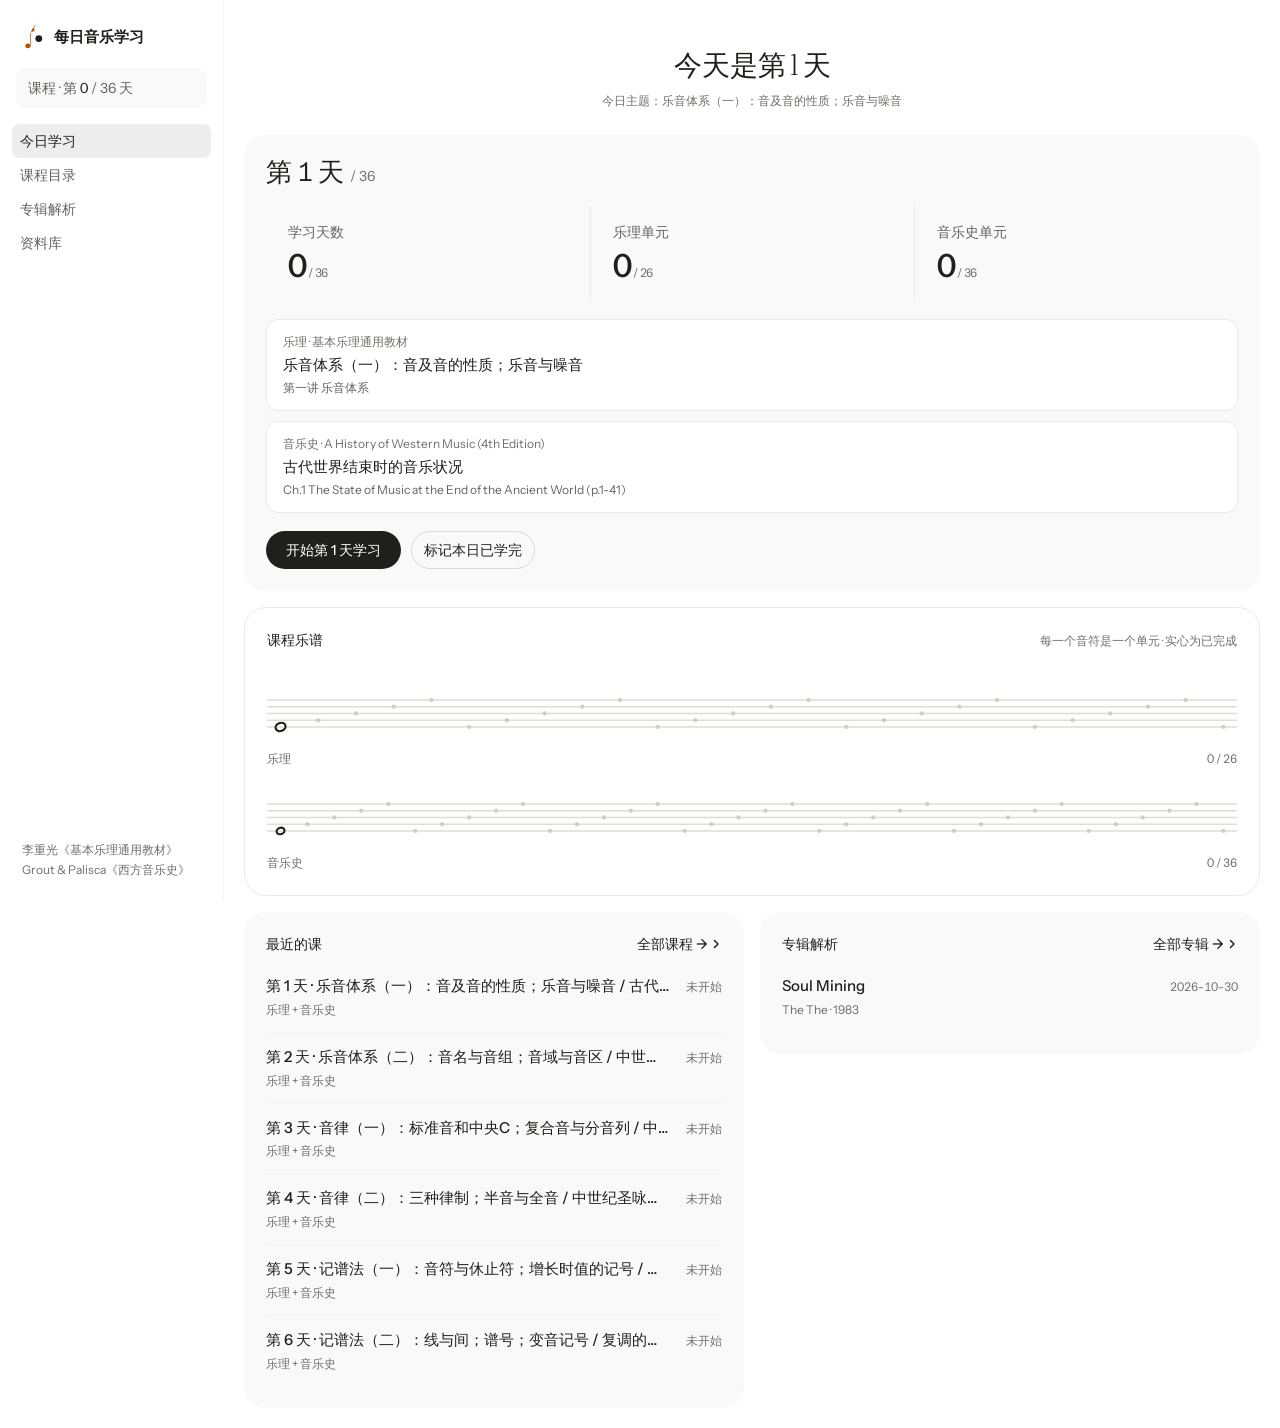
==== index.html @ ecd58f89 "静态站 + 本地 RAG 知识库 - 前端改为纯静态：只读 data/*.json 与 data/**/*.md，移除全部 Qoder 后端调用 - 新增本地 RAG（PyMuPDF 解析 + BM2" ====
<!DOCTYPE html>
<html lang="zh-CN">
<head>
<meta charset="UTF-8">
<meta name="viewport" content="width=device-width, initial-scale=1.0">
<title>每日音乐学习</title>
<meta name="description" content="以李重光《基本乐理通用教材》与 Grout《西方音乐史》为底本的 36 天音乐学习课程。">
<link rel="preconnect" href="https://fonts.googleapis.com">
<link rel="preconnect" href="https://fonts.gstatic.com" crossorigin>
<link href="https://fonts.googleapis.com/css2?family=Instrument+Sans:wght@400;500;600&family=Instrument+Serif:wght@400&display=swap" rel="stylesheet">
<link rel="stylesheet" href="assets/app.css">
<link rel="stylesheet" href="assets/site.css">
<link rel="stylesheet" href="assets/site-extra.css">
</head>
<body>
<div class="app">
  <aside class="sidebar">
    <div class="wordmark">
      <span class="mark" aria-hidden="true">
        <svg width="22" height="26" viewBox="0 0 22 26"><path d="M14.5 1.5c-4.2 2-5.8 5.2-5.8 10.6v9.2c0 1.8-1.1 2.9-2.8 2.9-1.6 0-2.6-.9-2.6-2.4 0-1.4 1-2.4 2.5-2.4 1 0 1.7.4 2.2 1.1V9.6c1.3-1.3 2.5-2 4.3-2.6V1.5z" fill="#b45309"/><circle cx="16.8" cy="14.6" r="3.4" fill="#1f201d"/></svg>
      </span>
      每日音乐学习
    </div>
    <div class="scope-box">课程 · 第 <span class="num" id="scopeDay">0</span> / <span id="scopeTotal">36</span> 天</div>
    <nav aria-label="主导航">
      <a class="nav-item" href="#/today" data-view="today">今日学习</a>
      <a class="nav-item" href="#/lessons" data-view="lessons">课程目录</a>
      <a class="nav-item" href="#/albums" data-view="albums">专辑解析</a>
      <a class="nav-item" href="#/library" data-view="library">资料库</a>
    </nav>
    <div class="nav-group-label" id="bookLabel" style="margin-top:auto">李重光《基本乐理通用教材》<br>Grout &amp; Palisca《西方音乐史》</div>
  </aside>

  <div class="main">
    <div class="mobile-topbar">
      <button class="btn menu-toggle" id="menuBtn" aria-label="打开菜单" type="button">
        <svg width="16" height="16" viewBox="0 0 16 16" aria-hidden="true"><path d="M2 4.5h12M2 8h12M2 11.5h12" stroke="#1f201d" stroke-width="1.5" stroke-linecap="round"/></svg>
      </button>
      <div class="view-name" id="viewName">今日学习</div>
    </div>

    <div class="canvas">
      <noscript><p>此页面需要启用 JavaScript 才能显示课程内容。</p></noscript>

      <!-- 今日学习 -->
      <section id="view-today">
        <div class="greeting-row">
          <h1 id="greetingH1">每日音乐学习</h1>
          <span class="stamp" id="todaySub">正在读取课程…</span>
        </div>

        <div class="grid">
          <div class="panel next-block" style="grid-column: span 12">
            <div class="next-head">
              <div class="day-figure" id="dayFigure">第 <span class="num">—</span> 天<span class="unit">/ 36</span></div>
              <span class="stamp" id="learnStamp"></span>
            </div>
            <div class="kpis" style="border:none; background:transparent">
              <div class="kpi">
                <div class="kpi-label">学习天数</div>
                <div class="kpi-value num" id="kpiDays">0<span class="unit" style="font-size:var(--fs-small);color:var(--faint);font-weight:400"> / 36</span></div>
              </div>
              <div class="kpi">
                <div class="kpi-label">乐理单元</div>
                <div class="kpi-value num" id="kpiTheory">0<span class="unit" style="font-size:var(--fs-small);color:var(--faint);font-weight:400"> / 26</span></div>
              </div>
              <div class="kpi">
                <div class="kpi-label">音乐史单元</div>
                <div class="kpi-value num" id="kpiHistory">0<span class="unit" style="font-size:var(--fs-small);color:var(--faint);font-weight:400"> / 36</span></div>
              </div>
            </div>
            <div class="next-units" id="nextUnits">
              <div class="empty" style="grid-column:1/-1">正在读取今日课程…</div>
            </div>
            <div id="learnAction" style="display:flex; gap:10px; flex-wrap:wrap; align-items:center">
              <a class="btn btn-primary" id="startBtn" href="#">开始今日学习</a>
              <button class="btn" id="skipBtn" type="button">标记本日已学完</button>
            </div>
            <div id="lastRow" style="display:none; gap:10px; align-items:center; font-size:var(--fs-small); color:var(--faint); margin-top:12px">
              <span>上次学习：</span><a class="card-link" id="lastLessonLink" href="#" style="font-size:var(--fs-small)"></a>
            </div>
          </div>

          <div class="panel staff-block" style="grid-column: span 12">
            <div class="chart-head">
              <span>课程乐谱</span>
              <span class="stamp">每一个音符是一个单元 · 实心为已完成</span>
            </div>
            <div id="staffs"><div class="empty">正在读取课程进度…</div></div>
          </div>

          <div class="panel" style="grid-column: span 6">
            <div class="chart-head"><span>最近的课</span><a class="card-link" href="#/lessons">全部课程 →</a></div>
            <div class="rows" id="recentLessons"><div class="empty">还没有学习记录</div></div>
          </div>

          <div class="panel" style="grid-column: span 6">
            <div class="chart-head"><span>专辑解析</span><a class="card-link" href="#/albums">全部专辑 →</a></div>
            <div class="rows" id="recentAlbums"><div class="empty">还没有专辑解析</div></div>
          </div>
        </div>
      </section>

      <!-- 课程目录 -->
      <section id="view-lessons" hidden>
        <div class="title-row">
          <div><h1>课程目录</h1><div class="stamp" id="lessonsStamp"></div></div>
        </div>
        <div class="panel">
          <div class="rows" id="allLessons"><div class="empty">正在读取课程目录…</div></div>
        </div>
      </section>

      <!-- 专辑解析 -->
      <section id="view-albums" hidden>
        <div class="title-row">
          <div><h1>专辑解析</h1><div class="stamp" id="albumsStamp"></div></div>
        </div>
        <div class="panel">
          <div class="rows" id="allAlbums"><div class="empty">还没有专辑解析</div></div>
        </div>
      </section>

      <!-- 资料库 -->
      <section id="view-library" hidden>
        <div class="title-row">
          <div><h1>资料库</h1><div class="stamp" id="libraryStamp">课程内容取自以下两本书</div></div>
        </div>
        <div class="panel">
          <div class="rows" id="libraryBooks"><div class="empty">正在读取…</div></div>
        </div>
        <div class="panel" style="margin-top:16px">
          <div class="chart-head"><span>全文检索说明</span></div>
          <div class="article" id="libraryNote"></div>
        </div>
      </section>
    </div>
  </div>
</div>

<div class="sheet" id="navSheet" role="dialog" aria-label="导航菜单">
  <a href="#/today" data-view="today">今日学习</a>
  <a href="#/lessons" data-view="lessons">课程目录</a>
  <a href="#/albums" data-view="albums">专辑解析</a>
  <a href="#/library" data-view="library">资料库</a>
</div>

<script type="module" src="assets/app.js"></script>
</body>
</html>
---- assets/app.css ----
/* tasteskill / app.css
   A neutral foundation for app screens (dashboards, admin, settings, inboxes), set to the defaults
   measured in the study of real product screens (references/app-screens.md). Copy it into the project,
   replace the token values with the ones on the app sheet (draw.mjs --app), and build on top.
   Delete what you do not use. It has no brand of its own: neutral grounds, one quiet line, one accent. */

/* ---------- tokens (replace with the dealt style) ---------- */
:root {
  /* names match the app sheet printed by draw.mjs --app */
  --ground: #f9fafb;          /* the app chrome and page */
  --surface: #ffffff;         /* panels and the work sheet */
  --raised: #f4f5f6;          /* a filled inner well, hover rows */
  --active: #eeeeee;          /* the active nav pill */
  --border: #e8e8e8;          /* panel edges: about 1.2:1 on white */
  --rule: #f1f2f3;            /* row rules inside tables */
  --control: #d1d5db;         /* inputs and outlined buttons: one step stronger */
  --text: #111111;
  --muted: #5f6368;           /* secondary text, labels (4.5:1 or more on its ground) */
  --faint: #6b6b6b;           /* meta and placeholders: the lightest grey that holds 4.5:1 on white */
  --accent: #1f6f5c;          /* one hue: data, focus, the selected thing */
  --primary: #1d1f20;         /* the primary button is near-black unless the style says otherwise */
  --primary-ink: #ffffff;
  --positive: #247b50; --negative: #c4242a; --warning: #92400e;  /* references/app-screens.md §9.5; a green accent is also --positive */
  --pill-positive-bg: #dcfae5; --pill-positive-ink: #04250e;
  --pill-negative-bg: #ffedea; --pill-negative-ink: #831c1e;
  --pill-warning-bg: #fffbeb; --pill-warning-ink: #92400e;
  --pill-neutral-bg: #eeeeee; --pill-neutral-ink: #3d3d3d;
  --chart-1: var(--accent); --chart-2: #8fb8ad; --chart-3: #b08a2e; --chart-muted: #cfd3d6;
  --chart-mark: var(--text);  /* a marked period in Charts.diverging: the second tone */
  --chart-span: 0.06;         /* opacity of a shaded span (a selling window, an outage) */
  --grid: var(--rule);        /* chart gridlines (charts.js) */
  --axis-ink: var(--muted);   /* chart tick labels (charts.js) */
  --ink: var(--text);

  --font: "Inter", system-ui, -apple-system, "Segoe UI", sans-serif;
  --fs-title: 24px; --fs-section: 16px; --fs-kpi: 28px; --fs-body: 14px; --fs-small: 12px;

  --sidebar-width: 232px;
  --pad: 24px;                /* canvas padding */
  --gap: 16px;                /* one gutter, horizontal and vertical */
  --card-pad: 20px;
  --radius-card: 8px;         /* radius is bimodal: tight 4–8 (controls 6) or soft 16–24 (controls full); never 11–12 */
  --radius-control: 6px;
  --control-height: 32px;     /* every control in the title and filter rows */
  --row-height: 48px;         /* single-line table row */
  --nav-row: 32px;            /* sidebar item height, on a 34px pitch */

  --ease-out: cubic-bezier(0.22, 1, 0.36, 1);
  --t-press: 120ms; --t-hover: 150ms; --t-ui: 200ms;
}
/* dark: one true-neutral ground, elevation by lightness; two greys that read apart (not #aaa beside #969696) */
:root[data-theme="dark"] {
  --ground: #000000; --surface: #111111; --raised: #222222; --active: #222222;
  --border: #1a1a1a; --rule: #161616; --control: #444444;
  --text: #ffffff; --muted: #b4b4b4; --faint: #949494;
  --primary: #ffffff; --primary-ink: #000000;
  --positive: #3fc07a; --negative: #e5566f; --warning: #e5a93b;  /* a green or yellow-green accent is also --positive */
  --pill-positive-bg: #172a1d; --pill-positive-ink: #3fc07a;
  --pill-negative-bg: #2c1a20; --pill-negative-ink: #e5566f;
  --pill-warning-bg: #2b2414; --pill-warning-ink: #e5a93b;
  --pill-neutral-bg: #222222; --pill-neutral-ink: #ffffff;
  --chart-muted: #4a4a4a; --grid: #2b2b2b;
  --chart-span: 0.12;
}

/* ---------- reset ---------- */
*, *::before, *::after { box-sizing: border-box; }
html { -webkit-text-size-adjust: 100%; text-size-adjust: 100%; }
body { margin: 0; background: var(--ground); color: var(--text); font: var(--fs-body)/20px var(--font); -webkit-font-smoothing: antialiased; }
h1, h2, h3, h4, p, figure, ul, ol, dl, dd { margin: 0; }
ul[class], ol[class] { padding: 0; list-style: none; }
img, svg, video, canvas { display: block; max-width: 100%; }
button, input, select, textarea { font: inherit; color: inherit; }
a { color: inherit; text-decoration: none; }
:focus-visible { outline: 2px solid var(--accent); outline-offset: 2px; border-radius: 4px; }
.num, table, .kpi-value { font-variant-numeric: tabular-nums; }

/* ---------- shell: sidebar + canvas ---------- */
.app { display: grid; grid-template-columns: var(--sidebar-width) minmax(0, 1fr); min-height: 100svh; }
.sidebar { position: sticky; top: 0; height: 100svh; display: flex; flex-direction: column; gap: 2px; padding: 16px 12px; overflow: auto; }
.sidebar .group-label { margin: 20px 8px 6px; font-size: var(--fs-small); color: var(--faint); }
.nav-item { display: flex; align-items: center; gap: 10px; height: var(--nav-row); padding: 0 8px; border-radius: 8px; color: var(--muted); transition: background-color var(--t-hover) ease, color var(--t-hover) ease; }
.nav-item svg { width: 16px; height: 16px; flex: none; stroke-width: 1.5; }
.nav-item:hover { background: var(--raised); color: var(--text); }
.nav-item[aria-current="page"] { background: var(--active); color: var(--text); }
.sidebar .bottom { margin-top: auto; }
.canvas { min-width: 0; padding: var(--pad); }

/* ---------- title block and filters ---------- */
.title-row { display: flex; align-items: flex-end; justify-content: space-between; gap: 16px; margin-bottom: 20px; }
.title-row h1 { font-size: var(--fs-title); line-height: 1.2; font-weight: 600; letter-spacing: -0.01em; }
.title-row .sub { margin-top: 4px; color: var(--muted); }
.filters { display: flex; align-items: center; gap: 8px; margin-bottom: var(--gap); flex-wrap: wrap; }
.filters .spacer { flex: 1; }
.stamp { color: var(--faint); font-size: var(--fs-small); }

/* ---------- panels and grid ---------- */
.grid { display: grid; grid-template-columns: repeat(12, minmax(0, 1fr)); gap: var(--gap); }
.panel { background: var(--surface); border: 1px solid var(--border); border-radius: var(--radius-card); padding: var(--card-pad); min-width: 0; }
.panel > header { display: flex; align-items: center; justify-content: space-between; gap: 12px; margin-bottom: 16px; }
.panel h2 { font-size: var(--fs-section); line-height: 1.3; font-weight: 600; }
.panel .meta { color: var(--faint); font-size: var(--fs-small); }
/* paired cards in one row: a card stretches to its neighbour only when it has content to fill. Otherwise it keeps
   its own height (add .top to the row), and only an action or a total may be pinned to a stretched card's bottom */
.grid.top { align-items: start; }

/* a chart's heading row: its title (and legend or period) with a fixed 8px to the svg */
.chart-head { display: flex; align-items: baseline; justify-content: space-between; flex-wrap: wrap; gap: 4px 12px; margin-bottom: 8px; }
.chart-head h3 { font-size: var(--fs-body); line-height: 20px; font-weight: 500; }
.chart { position: relative; min-width: 0; }

/* a link at a card's foot or header ("Show all 7", "Sell-out history"): ink, a 12px chevron, an underline on hover,
   and no inline padding, so its text sits on the card's content edge */
.card-link { display: inline-flex; align-items: center; gap: 2px; padding: 0; border: 0; background: none; color: var(--text); font-weight: 500; cursor: pointer; text-underline-offset: 3px; }
.card-link::after { content: ""; width: 12px; height: 12px; flex: none; background: currentColor; -webkit-mask: var(--chevron) center / 12px no-repeat; mask: var(--chevron) center / 12px no-repeat; }
.card-link:hover { text-decoration: underline; }
:root { --chevron: url("data:image/svg+xml,%3Csvg xmlns='http://www.w3.org/2000/svg' viewBox='0 0 12 12'%3E%3Cpath d='M4.5 2.5 8 6l-3.5 3.5' fill='none' stroke='black' stroke-width='1.5' stroke-linecap='round' stroke-linejoin='round'/%3E%3C/svg%3E"); }

/* list rows: a rule between rows and none above the first. A rule on a rounded box curls up at both ends, so a row
   that carries a rule has square corners */
.rows { display: grid; }
.row { display: flex; align-items: center; gap: 12px; min-height: 44px; padding: 10px 0; }
.row + .row { border-top: 1px solid var(--rule); border-radius: 0; }

/* KPIs as one divided strip: a label above a number, no icons, no tiles */
.kpis { display: grid; grid-auto-flow: column; grid-auto-columns: minmax(0, 1fr); background: var(--surface); border: 1px solid var(--border); border-radius: var(--radius-card); }
.kpi { padding: 16px var(--card-pad); }
.kpi + .kpi { border-left: 1px solid var(--border); }
.kpi-label { color: var(--muted); }
.kpi-value { margin-top: 6px; font-size: var(--fs-kpi); line-height: 1.15; font-weight: 500; letter-spacing: -0.01em; }
.kpi-value small { font-size: 0.55em; color: var(--muted); font-weight: 400; margin-left: 2px; }
.delta { margin-top: 4px; font-size: var(--fs-small); color: var(--muted); }
.delta .up { color: var(--positive); } .delta .down { color: var(--negative); }
/* KPIs as the chart's tabs: the selected one carries a 2px rule and an ink label; the others keep a grey label and
   their value in ink at a lighter weight (a grey value reads as disabled). When the tabs are the per-entity
   breakdown the brief asks for (takings by shop), add .entities: nothing changes but the rule */
.kpis[role="tablist"] .kpi { position: relative; cursor: pointer; }
.kpis[role="tablist"] .kpi[aria-selected="true"]::after { content: ""; position: absolute; left: 0; right: 0; bottom: -1px; height: 2px; background: var(--text); }
.kpis[role="tablist"]:not(.entities) .kpi[aria-selected="true"] .kpi-label { color: var(--text); }
.kpis[role="tablist"]:not(.entities) .kpi[aria-selected="false"] .kpi-value { color: var(--text); font-weight: 400; }

/* ---------- tables ---------- */
.table-wrap { overflow-x: auto; }
table { width: 100%; border-collapse: collapse; }
th { height: 36px; padding: 0 12px; text-align: left; font-weight: 400; font-size: var(--fs-small); color: var(--muted); border-bottom: 1px solid var(--border); white-space: nowrap; }
/* cells share one baseline, so a figure never sits 2px below the name beside it; the row height comes from padding */
td { padding: calc((var(--row-height) - 20px) / 2) 12px; border-bottom: 1px solid var(--rule); vertical-align: baseline; }
tbody tr:last-child td { border-bottom: 0; }
/* no hover that changes the fill; a row that drives a detail pane takes the nav pill's fill when selected */
tbody tr[aria-selected="true"] td { background: var(--active); }
th.n, td.n { text-align: right; }
td .sub { display: block; font-size: var(--fs-small); color: var(--muted); }
.truncate { max-width: 28ch; overflow: hidden; text-overflow: ellipsis; white-space: nowrap; }

/* status pill: a pale tint with dark ink of the same hue, one per row */
.pill { display: inline-flex; align-items: center; gap: 6px; height: 22px; padding: 0 8px; border-radius: 999px; font-size: var(--fs-small); font-weight: 500; background: var(--pill-neutral-bg); color: var(--pill-neutral-ink); white-space: nowrap; }
.pill.pos { background: var(--pill-positive-bg); color: var(--pill-positive-ink); }
.pill.neg { background: var(--pill-negative-bg); color: var(--pill-negative-ink); }
.pill.warn { background: var(--pill-warning-bg); color: var(--pill-warning-ink); }

/* ---------- controls ---------- */
.btn { display: inline-flex; align-items: center; justify-content: center; gap: 8px; height: var(--control-height); padding: 0 12px; border-radius: var(--radius-control); border: 1px solid var(--control); background: var(--surface); font-weight: 500; cursor: pointer; transition: background-color var(--t-hover) ease, transform var(--t-press) var(--ease-out); }
.btn:hover { background: var(--raised); }
.btn:active { transform: translateY(1px); }
.btn.primary { background: var(--primary); color: var(--primary-ink); border-color: transparent; }
.btn.ghost { border-color: transparent; background: transparent; }
.field { display: grid; gap: 8px; }
.field label { font-weight: 500; }
.field .hint { color: var(--muted); font-size: var(--fs-small); }
.input, select.input { height: 38px; padding: 0 12px; border: 1px solid var(--control); border-radius: var(--radius-control); background: var(--surface); }
.input::placeholder { color: var(--faint); }
.tabs { display: flex; gap: 24px; border-bottom: 1px solid var(--border); margin-bottom: var(--gap); }
.tabs a { position: relative; padding: 10px 0; color: var(--muted); transition: color var(--t-hover) ease; }
.tabs a[aria-selected="true"] { color: var(--text); }
.tabs a[aria-selected="true"]::after { content: ""; position: absolute; left: 0; right: 0; bottom: -1px; height: 2px; background: var(--text); }
/* as wide as its options; full width only on a narrow phone */
.segmented { display: inline-flex; width: max-content; max-width: 100%; padding: 2px; border-radius: 8px; background: var(--raised); }
.segmented button { height: 28px; padding: 0 10px; border: 0; border-radius: 6px; background: transparent; color: var(--muted); cursor: pointer; }
.segmented button[aria-pressed="true"] { background: var(--surface); color: var(--text); }
.switch { appearance: none; width: 32px; height: 20px; border-radius: 999px; background: var(--control); position: relative; cursor: pointer; transition: background-color var(--t-ui) ease; }
.switch::after { content: ""; position: absolute; top: 2px; left: 2px; width: 16px; height: 16px; border-radius: 50%; background: #fff; transition: transform var(--t-ui) var(--ease-out); }
.switch:checked { background: var(--text); } .switch:checked::after { transform: translateX(12px); }

/* empty and loading states keep the frame; a loading value is a flat grey bar at its real size, with no shimmer */
.empty { display: grid; place-items: center; min-height: 96px; padding: 16px; border: 1px dashed var(--control); border-radius: var(--radius-control); color: var(--muted); text-align: center; }
.skeleton { background: var(--raised); border-radius: 4px; }

/* ---------- phone: the navigation folds away and the canvas takes the width ---------- */
.menu-toggle { display: none; }
@media (max-width: 860px) {
  .app { grid-template-columns: minmax(0, 1fr); }
  /* the menu opens as a full-screen sheet */
  .sidebar { position: fixed; inset: 0; width: 100%; height: 100%; z-index: 20; background: var(--surface); transform: translateX(-100%); transition: transform var(--t-ui) var(--ease-out); }
  .sidebar.open { transform: none; }
  .menu-toggle { display: inline-flex; }
  .canvas { padding: 16px; }
  .grid > * { grid-column: 1 / -1 !important; }
  .kpis { grid-auto-flow: row; grid-template-columns: repeat(2, minmax(0, 1fr)); }
  .kpi + .kpi { border-left: 0; }
  .kpi:nth-child(n + 3) { border-top: 1px solid var(--border); }
  .kpi:nth-child(2n) { border-left: 1px solid var(--border); }
  /* an odd count leaves no half-empty row: the last cell takes the full width */
  .kpi:last-child:nth-child(odd) { grid-column: 1 / -1; }
  /* KPI tabs in a 2-up grid: the selected cell takes a fill, never an underline floating mid-grid */
  .kpis[role="tablist"] .kpi[aria-selected="true"] { background: var(--active); }
  .kpis[role="tablist"] .kpi[aria-selected="true"]::after { content: none; }
  .title-row { flex-wrap: wrap; align-items: flex-start; }
}
@media (max-width: 480px) {
  .segmented { display: flex; width: 100%; }
  .segmented button { flex: 1; }
}
@media (prefers-reduced-motion: reduce) { *, *::before, *::after { transition-duration: 0.01ms !important; animation: none !important; } }

/* an empty message spans the block it stands in, never one squeezed column */
.rows .empty, .grid > .empty, li > .empty { grid-column: 1 / -1; width: 100%; }
---- assets/site.css ----
/* 每日音乐学习 — editorial-greeting (light) · seed 843295084 · 覆盖 app.css tokens 与产品特有样式 */
:root {
  --ground: #ffffff;
  --surface: #f9f9f9;
  --raised: #ffffff;
  --active: #ededed;
  --border: #eaeaea;
  --rule: #f3f3f3;
  --control: #d9d9d6;
  --text: #1f201d;
  --muted: #636361;
  --faint: #6f6f6c;
  --accent: #b45309; /* 产品世界之色：乐谱琥珀金（替代卡面 teal） */
  --positive: #2e7d32;
  --negative: #b42318;
  --warning: #92400e;
  --pill-positive-bg: #dcfae5;
  --pill-positive-ink: #04250e;
  --pill-negative-bg: #fdecea;
  --pill-negative-ink: #7a1d14;
  --pill-warning-bg: #fffbeb;
  --pill-warning-ink: #92400e;
  --pill-neutral-bg: #f3f3f3;
  --pill-neutral-ink: #3d3d3a;
  --radius-card: 22px;
  --radius-control: 999px;
  --row-height: 63px;
  --sidebar-width: 224px;
  --gap: 16px;
  --pad: 20px;
  --card-pad: 22px;
  --control-height: 38px;
  --nav-row: 34px;
  --fs-title: 28px;
  --fs-section: 14px;
  --fs-kpi: 32px;
  --fs-body: 14px;
  --fs-small: 12px;
  --font: "Instrument Sans", Inter, system-ui, sans-serif;
}

/* ---------- 品牌与侧栏 ---------- */
.wordmark { display: flex; align-items: center; gap: 10px; padding: 10px 10px 16px; color: var(--text); font-weight: 600; font-size: 15px; }
.mark svg { display: block; }
.scope-box { margin: 0 4px 14px; padding: 10px 12px; background: var(--surface); border-radius: 12px; font-size: var(--fs-body); color: var(--muted); }
.scope-box .num { color: var(--text); font-variant-numeric: tabular-nums; }
.nav-group-label { padding: 18px 10px 6px; font-size: var(--fs-small); color: var(--faint); }

/* 面板：色阶分层，无边框无阴影；白色内卡仅用于主图表（课程乐谱） */
.panel { border: none; background: var(--surface); }
.panel.staff-block { background: var(--raised); border: 1px solid var(--border); }

/* ---------- 问候行（风格的动作） ---------- */
.kpis .kpi + .kpi { border-left: 1px solid var(--border); }
.greeting-row { margin: 28px 0 24px; text-align: center; }
.greeting-row h1 {
  font-family: "Instrument Serif", "Songti SC", Georgia, serif;
  font-size: var(--fs-title); font-weight: 400; letter-spacing: 0;
  line-height: 1.25; color: var(--text);
}
.greeting-row .stamp { margin-top: 8px; display: block; }

/* ---------- 顶栏（仅手机折叠导航） ---------- */
.mobile-topbar {
  display: none; align-items: center; gap: 12px;
  height: 48px; padding: 0 16px;
  background: var(--ground); border-bottom: 1px solid var(--rule);
}
.mobile-topbar .view-name { font-size: 15px; font-weight: 600; color: var(--text); }

/* ---------- 下一课（屏幕的核心问题） ---------- */
.next-block { display: flex; flex-direction: column; gap: 18px; }
.next-head { display: flex; align-items: baseline; justify-content: space-between; gap: 12px; flex-wrap: wrap; }
.day-figure { font-size: 26px; font-weight: 400; color: var(--text); line-height: 1.2; }
.day-figure .unit { font-size: var(--fs-body); color: var(--faint); margin-left: 6px; }
.next-units { display: grid; gap: 10px; }
.next-unit { background: var(--raised); border: 1px solid var(--border); border-radius: 12px; padding: 12px 16px; display: grid; gap: 3px; }
.next-unit .track-label { font-size: var(--fs-small); color: var(--faint); }
.next-unit .unit-title { font-size: 15px; color: var(--text); }
.next-unit .unit-src { font-size: var(--fs-small); color: var(--muted); }

/* 主按钮：近黑填充 */
.btn-primary { border: none; background: var(--text); color: #ffffff; font-weight: 500; padding: 0 24px; }
.btn-primary:hover { background: #000000; }
.btn-primary:disabled { background: var(--control); color: var(--faint); cursor: default; }

/* ---------- 生成控制台（流式） ---------- */
.console { background: var(--raised); border: 1px solid var(--border); border-radius: 12px; padding: 14px 16px; max-height: 320px; overflow: auto; }
.console .status-line { display: flex; align-items: center; gap: 10px; font-size: var(--fs-small); color: var(--muted); margin-bottom: 8px; }
.console .status-dot { width: 8px; height: 8px; border-radius: 50%; background: var(--accent); flex: none; animation: pulse 1.2s ease-in-out infinite; }
@keyframes pulse { 0%,100% { opacity: 1; } 50% { opacity: .35; } }
.console .stream-text { font-size: 13px; color: var(--muted); white-space: pre-wrap; word-break: break-word; line-height: 1.6; }
.console .done-link { margin-top: 10px; }

/* ---------- 乐谱式进度（产品签名元素） ---------- */
.staff-block .chart-head { margin-bottom: 14px; }
.staff svg { display: block; width: 100%; height: auto; }
.staff-caption { display: flex; justify-content: space-between; font-size: var(--fs-small); color: var(--faint); margin-top: 6px; }
.staff-caption .num { font-variant-numeric: tabular-nums; }

/* ---------- 列表行 ---------- */
.rows .row { min-height: 48px; }
.row .row-main { min-width: 0; }
.row .row-title { color: var(--text); font-size: 15px; text-decoration: none; display: block; white-space: nowrap; overflow: hidden; text-overflow: ellipsis; }
.row .row-title:hover { color: var(--accent); }
.row .row-sub { color: var(--faint); font-size: var(--fs-small); margin-top: 1px; }
.row .row-meta { margin-left: auto; flex: none; color: var(--faint); font-size: var(--fs-small); font-variant-numeric: tabular-nums; }

/* ---------- 表单 ---------- */
.field .label { font-size: var(--fs-body); font-weight: 500; color: var(--text); }
.field input[type=text] {
  height: 40px; border-radius: 10px; border: 1px solid var(--control);
  background: var(--raised); color: var(--text); padding: 0 14px; font-size: var(--fs-body); width: 100%;
}
.field input[type=text]:focus { outline: 2px solid var(--accent); outline-offset: 1px; border-color: transparent; }
.field .hint { font-size: var(--fs-small); color: var(--faint); }
.field .actions { display: flex; gap: 10px; align-items: center; }

/* ---------- 详情页（课程/专辑阅读页） ---------- */
.detail-wrap { max-width: 780px; margin: 0 auto; padding: 40px 24px 96px; }
.detail-back { display: inline-flex; align-items: center; gap: 8px; color: var(--muted); text-decoration: none; font-size: var(--fs-body); }
.detail-back:hover { color: var(--text); }
.detail-wrap h1 { font-size: 26px; font-weight: 600; letter-spacing: -0.01em; line-height: 1.3; margin: 20px 0 8px; }
.detail-meta { color: var(--faint); font-size: var(--fs-body); margin-bottom: 28px; display: flex; gap: 14px; flex-wrap: wrap; align-items: center; }
.article { font-size: 16px; line-height: 1.75; color: var(--text); }
.article h2 { font-size: 20px; font-weight: 600; margin: 36px 0 14px; }
.article h3 { font-size: 17px; font-weight: 600; margin: 26px 0 10px; }
.article p { margin: 0 0 14px; }
.article ul, .article ol { margin: 0 0 14px; padding-left: 24px; }
.article li { margin-bottom: 6px; }
.article blockquote { border-left: 3px solid var(--accent); padding: 2px 0 2px 16px; margin: 0 0 14px; color: var(--muted); }
.article hr { border: none; border-top: 1px solid var(--border); margin: 28px 0; }
.article code { background: var(--surface); border-radius: 6px; padding: 2px 7px; font-size: 0.9em; }
.article pre { background: var(--surface); border-radius: 10px; padding: 14px 16px; overflow: auto; margin: 0 0 14px; }
.article pre code { background: none; padding: 0; }
.article table { border-collapse: collapse; margin: 0 0 14px; width: 100%; font-size: 14px; }
.article th, .article td { border-bottom: 1px solid var(--border); padding: 8px 10px; text-align: left; }
.article th { color: var(--muted); font-weight: 500; font-size: 13px; }
.article a { color: var(--accent); }
.article strong { color: var(--text); }

/* 载入骨架 */
.skeleton-line { height: 14px; }
.skeleton-title { height: 24px; width: 45%; margin-bottom: 16px; }

/* ---------- 手机 ---------- */
@media (max-width: 760px) {
  .app { grid-template-columns: minmax(0, 1fr); }
  .sidebar { display: none; }
  .mobile-topbar { display: flex; }
  .canvas { padding: 16px; }
  .greeting-row { margin: 20px 0 20px; }
  .greeting-row h1 { font-size: 24px; }
  .day-figure { font-size: 22px; }
  .detail-wrap { padding: 24px 16px 72px; }
}
.sheet { position: fixed; inset: 0; background: var(--ground); z-index: 20; padding: 20px; display: none; }
.sheet.open { display: block; }
.sheet a { display: block; padding: 14px 8px; color: var(--text); text-decoration: none; font-size: 17px; border-bottom: 1px solid var(--rule); }
.sheet a.active { color: var(--accent); }
---- assets/site-extra.css ----
/* 站点补充样式：补齐 app.css 中未定义的列表行结构。
   app.css 只定义了 .rows 容器与 .row + .row 分隔线，.row / .row-main /
   .row-title / .row-sub / .row-meta 缺失，导致有真实数据时文字溢出面板。 */

.row {
  display: flex;
  align-items: baseline;
  justify-content: space-between;
  gap: 16px;
  padding: 13px 0;
  min-width: 0;
}
.row-main {
  display: grid;
  gap: 3px;
  flex: 1 1 auto;
  min-width: 0;
}
.row-title {
  display: block;
  color: var(--text);
  font-weight: 500;
  font-size: 15px;
  line-height: 1.45;
  text-decoration: none;
  overflow-wrap: anywhere;
}
.row-title:hover { color: var(--accent); }
.row-sub {
  color: var(--faint);
  font-size: var(--fs-small);
  line-height: 1.5;
  overflow-wrap: anywhere;
}
.row-meta {
  flex: none;
  white-space: nowrap;
  color: var(--faint);
  font-size: var(--fs-small);
  font-variant-numeric: tabular-nums;
}

/* 面板与网格项一律允许收缩，否则长内容会把面板撑出网格 */
.panel,
.rows,
.grid > * { min-width: 0; }

/* 面板按内容高度排列，不要互相拉伸 */
.grid { align-items: start; }

/* 面板内边距（若 app.css 未给出则生效） */
.panel { padding: var(--card-pad); border-radius: var(--radius-card); }

/* 侧栏在桌面端是常驻列，不是抽屉 */
@media (min-width: 861px) {
  .sidebar {
    position: sticky;
    top: 0;
    height: 100svh;
    display: flex;
    flex-direction: column;
    padding: 14px 12px;
    background: var(--ground);
    border-right: 1px solid var(--rule);
    transform: none;
    z-index: 1;
    overflow-y: auto;
  }
}

/* 导航当前项 */
.nav-item[aria-current="page"] {
  background: var(--active);
  color: var(--text);
  font-weight: 500;
}

/* 详情页正文的操作区 */
.progress-action {
  margin-top: 40px;
  padding-top: 24px;
  border-top: 1px solid var(--rule);
  display: flex;
  gap: 12px;
}

/* 按钮作为链接时保持按钮外观 */
a.btn {
  display: inline-flex;
  align-items: center;
  justify-content: center;
  text-decoration: none;
  height: var(--control-height);
  border-radius: var(--radius-control);
  padding: 0 20px;
}

/* 表格（课程正文里可能出现） */
.article table {
  width: 100%;
  border-collapse: collapse;
  margin: 18px 0;
  font-size: 14px;
}
.article th,
.article td {
  padding: 9px 12px;
  border-bottom: 1px solid var(--rule);
  text-align: left;
  vertical-align: top;
}
.article th,
.article table th { font-weight: 600; color: var(--text); background: var(--surface); }
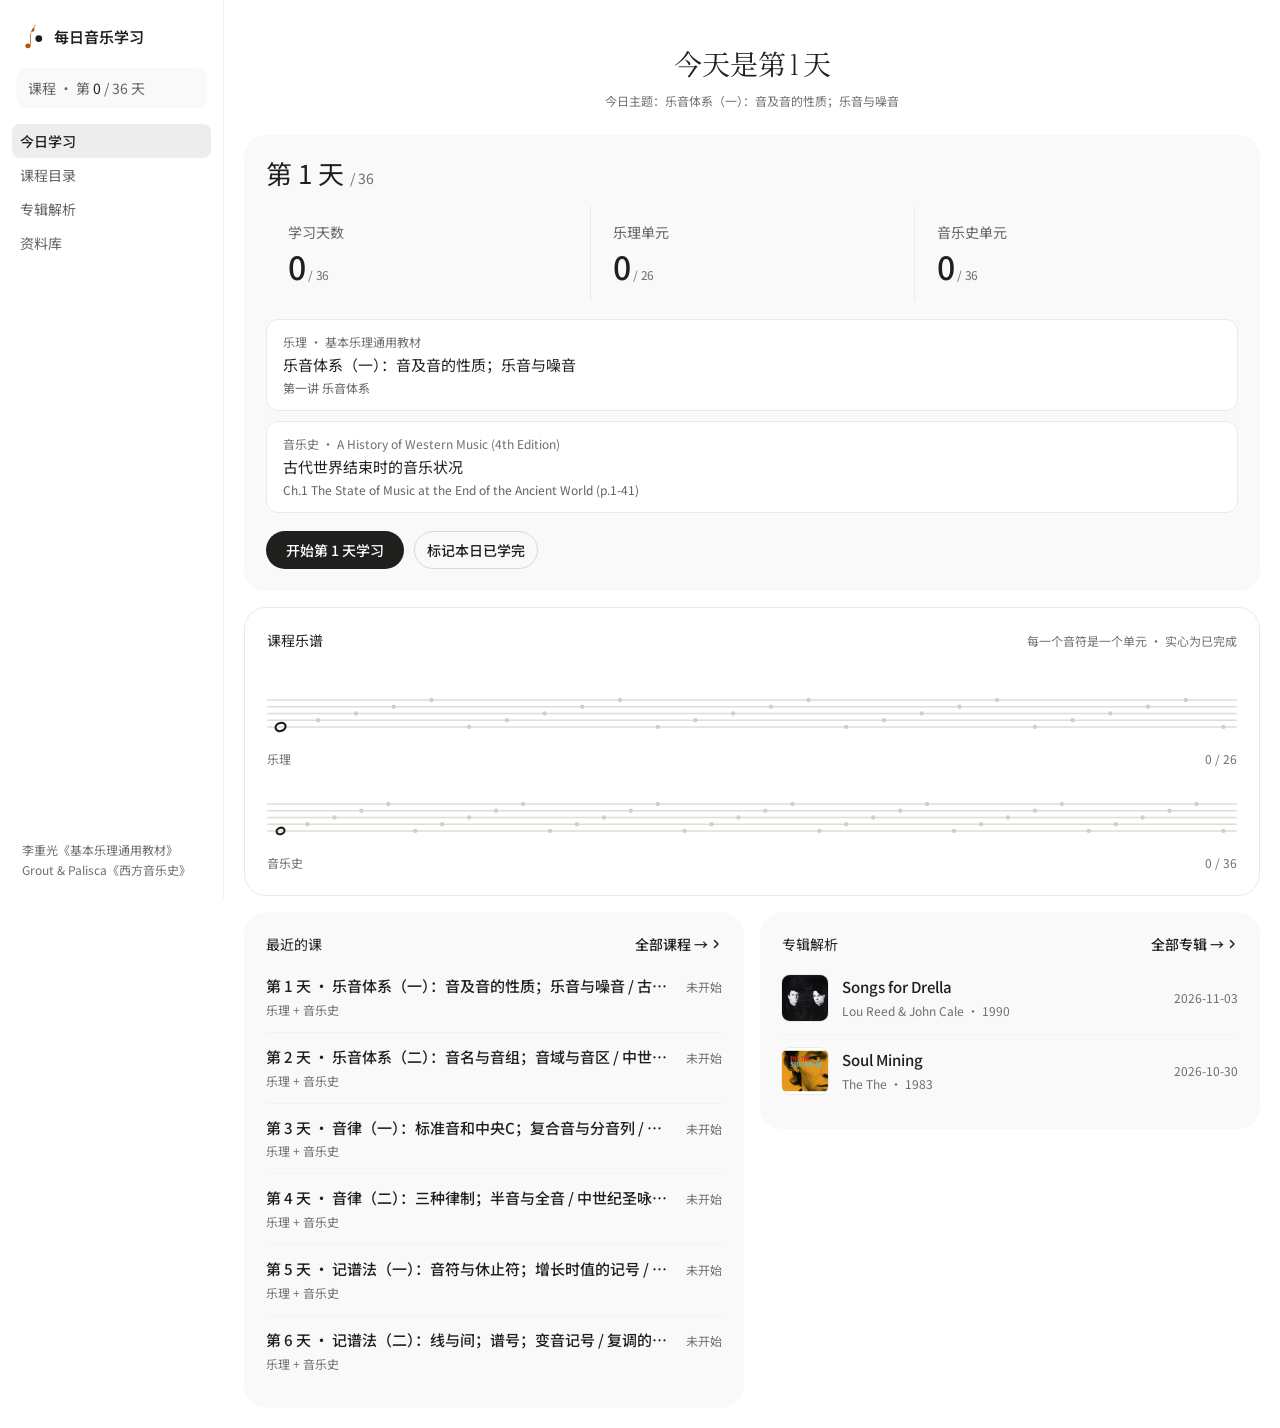
==== commit 89b26d1c: "视觉重做：思源宋体标题 + 思源黑体正文，版心加宽到 1320，资源加版本号破缓存；README 补加专辑流程" ====
--- a/index.html
+++ b/index.html
@@ -7,10 +7,10 @@
 <meta name="description" content="以李重光《基本乐理通用教材》与 Grout《西方音乐史》为底本的 36 天音乐学习课程。">
 <link rel="preconnect" href="https://fonts.googleapis.com">
 <link rel="preconnect" href="https://fonts.gstatic.com" crossorigin>
-<link href="https://fonts.googleapis.com/css2?family=Instrument+Sans:wght@400;500;600&family=Instrument+Serif:wght@400&display=swap" rel="stylesheet">
-<link rel="stylesheet" href="assets/app.css">
-<link rel="stylesheet" href="assets/site.css">
-<link rel="stylesheet" href="assets/site-extra.css">
+<link href="https://fonts.googleapis.com/css2?family=Instrument+Sans:wght@400;500&family=Instrument+Serif&family=Noto+Sans+SC:wght@400;500&family=Noto+Serif+SC:wght@400;600&display=swap" rel="stylesheet">
+<link rel="stylesheet" href="assets/app.css?v=20261104">
+<link rel="stylesheet" href="assets/site.css?v=20261104">
+<link rel="stylesheet" href="assets/site-extra.css?v=20261104">
 </head>
 <body>
 <div class="app">
--- a/assets/site.css
+++ b/assets/site.css
@@ -36,7 +36,8 @@
   --fs-kpi: 32px;
   --fs-body: 14px;
   --fs-small: 12px;
-  --font: "Instrument Sans", Inter, system-ui, sans-serif;
+  --font: "Noto Sans SC", "Instrument Sans", "PingFang SC", "Microsoft YaHei", system-ui, sans-serif;
+  --font-serif: "Instrument Serif", "Noto Serif SC", "Songti SC", "SimSun", Georgia, serif;
 }
 
 /* ---------- 品牌与侧栏 ---------- */
@@ -54,7 +55,7 @@
 .kpis .kpi + .kpi { border-left: 1px solid var(--border); }
 .greeting-row { margin: 28px 0 24px; text-align: center; }
 .greeting-row h1 {
-  font-family: "Instrument Serif", "Songti SC", Georgia, serif;
+  font-family: var(--font-serif);
   font-size: var(--fs-title); font-weight: 400; letter-spacing: 0;
   line-height: 1.25; color: var(--text);
 }
--- a/assets/site-extra.css
+++ b/assets/site-extra.css
@@ -39,6 +39,17 @@
   font-size: var(--fs-small);
   font-variant-numeric: tabular-nums;
 }
+
+/* 列表里带封面缩略图的行走势 */
+.row-thumb {
+  width: 46px;
+  height: 46px;
+  flex: none;
+  border-radius: 8px;
+  object-fit: cover;
+  box-shadow: 0 0 0 1px var(--border);
+}
+.row.has-thumb { align-items: center; gap: 14px; }
 
 /* 面板与网格项一律允许收缩，否则长内容会把面板撑出网格 */
 .panel,
@@ -95,6 +106,11 @@
   padding: 0 20px;
 }
 
+/* 窄屏下 KPI 会换行，去掉换行后的孤立分隔线 */
+@media (max-width: 700px) {
+  .kpis .kpi + .kpi { border-left: none; }
+}
+
 /* 表格（课程正文里可能出现） */
 .article table {
   width: 100%;
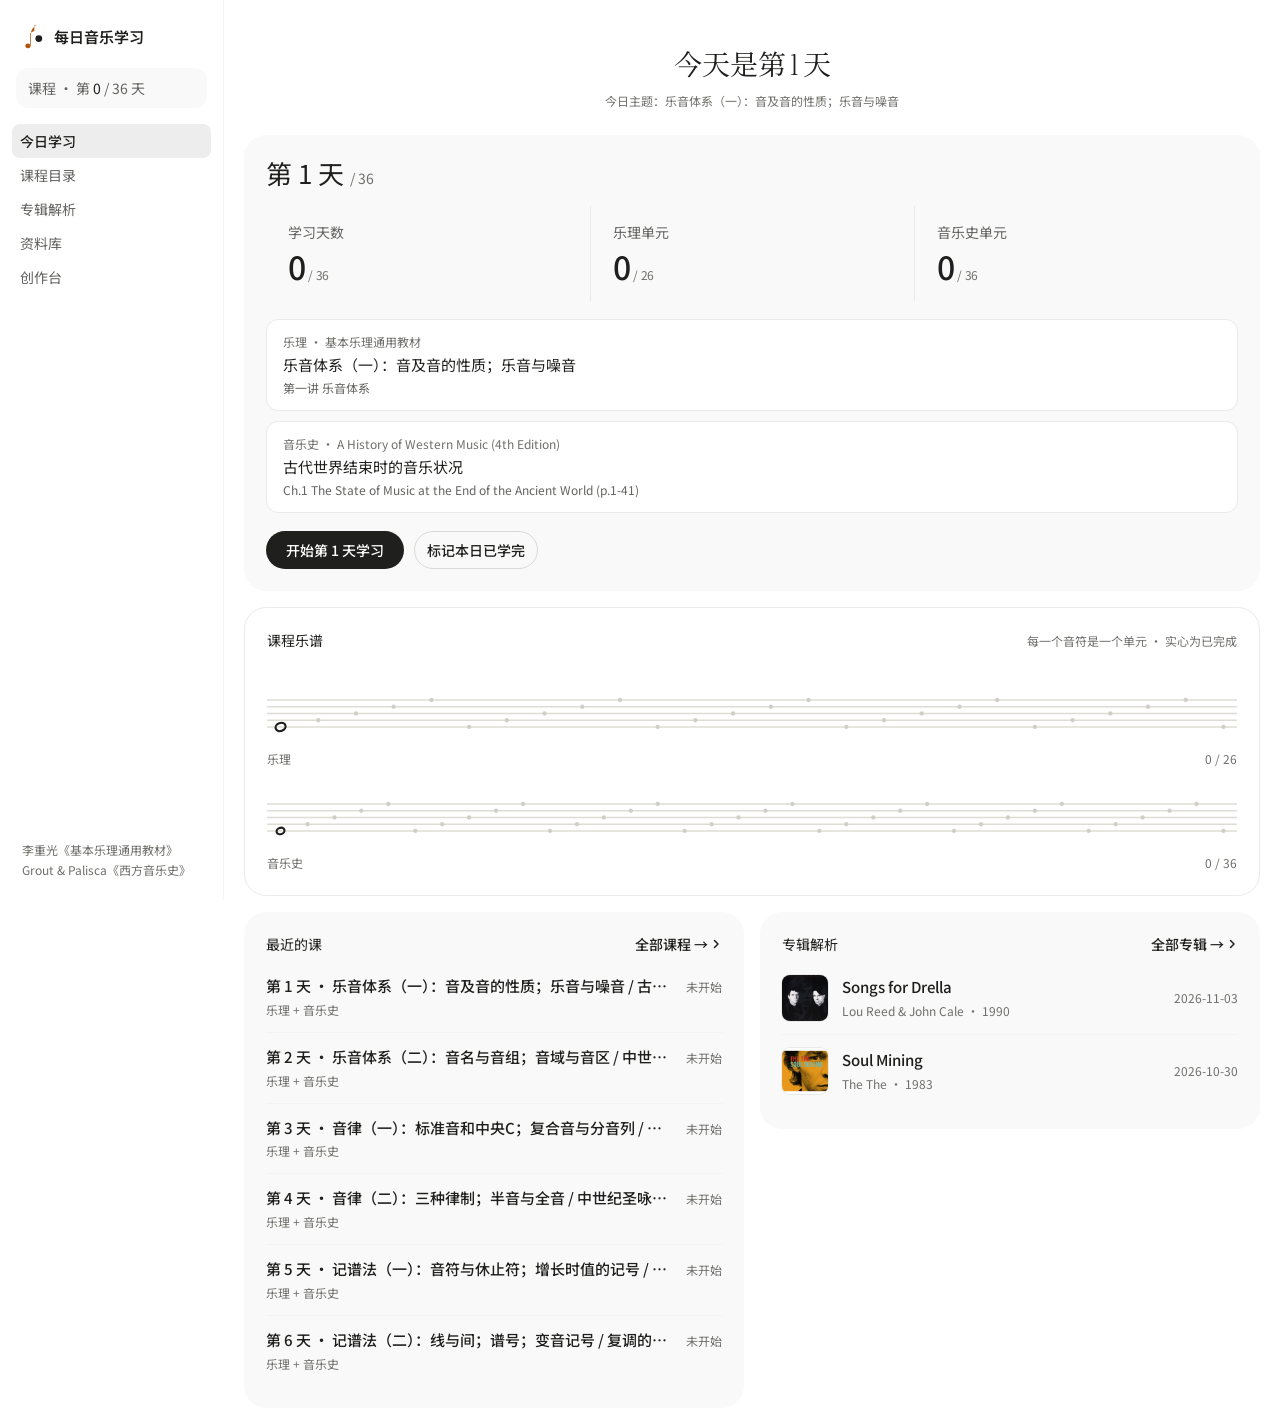
==== commit bd12ffe1: "新增创作台：搜索专辑 + 自带 API Key 调用云端模型流式生成解析，prompt 落成可编辑文件" ====
--- a/index.html
+++ b/index.html
@@ -27,6 +27,7 @@
       <a class="nav-item" href="#/lessons" data-view="lessons">课程目录</a>
       <a class="nav-item" href="#/albums" data-view="albums">专辑解析</a>
       <a class="nav-item" href="#/library" data-view="library">资料库</a>
+      <a class="nav-item" href="studio.html">创作台</a>
     </nav>
     <div class="nav-group-label" id="bookLabel" style="margin-top:auto">李重光《基本乐理通用教材》<br>Grout &amp; Palisca《西方音乐史》</div>
   </aside>
@@ -143,6 +144,7 @@
   <a href="#/lessons" data-view="lessons">课程目录</a>
   <a href="#/albums" data-view="albums">专辑解析</a>
   <a href="#/library" data-view="library">资料库</a>
+  <a href="studio.html">创作台</a>
 </div>
 
 <script type="module" src="assets/app.js"></script>
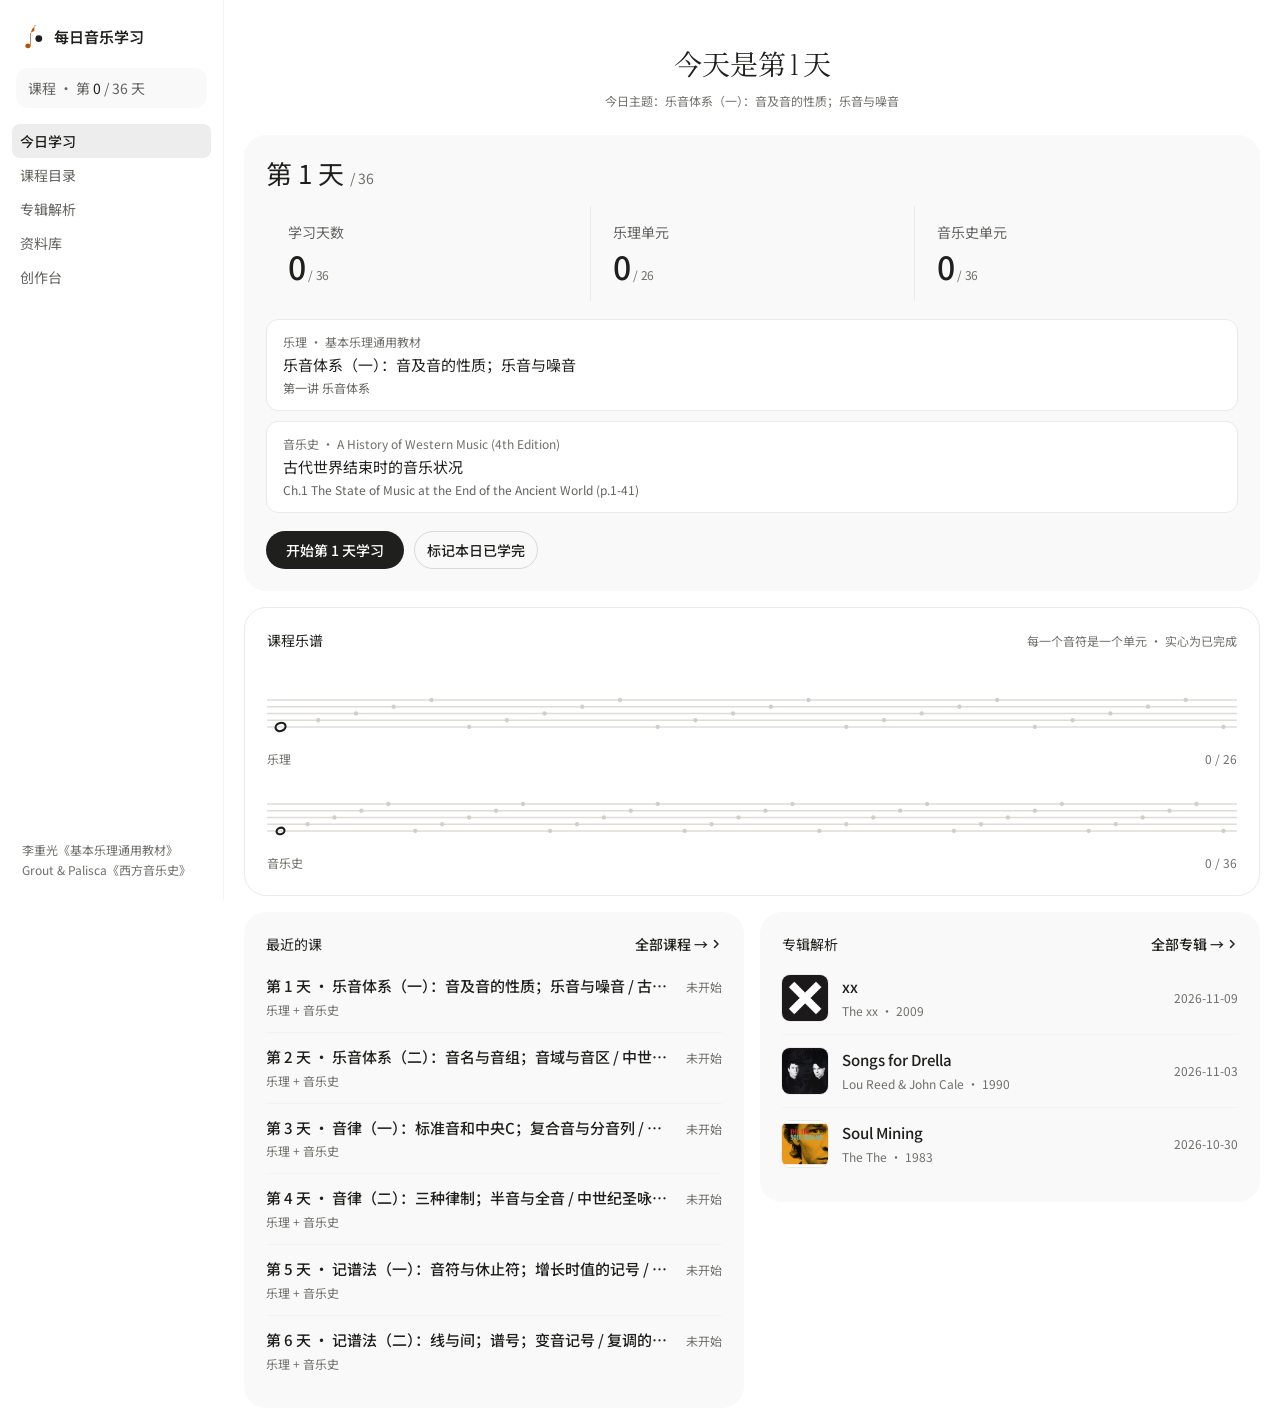
==== commit 7e06c0e2: "新增 The xx《xx》专辑解析（评判式：结论先行/三条证据/局限）；修 markdown 链接遇括号被截断；app.js 与 core.js 加版本号" ====
--- a/index.html
+++ b/index.html
@@ -1,4 +1,4 @@
-<!DOCTYPE html>
+﻿<!DOCTYPE html>
 <html lang="zh-CN">
 <head>
 <meta charset="UTF-8">
@@ -147,6 +147,6 @@
   <a href="studio.html">创作台</a>
 </div>
 
-<script type="module" src="assets/app.js"></script>
+<script type="module" src="assets/app.js?v=20261109"></script>
 </body>
 </html>
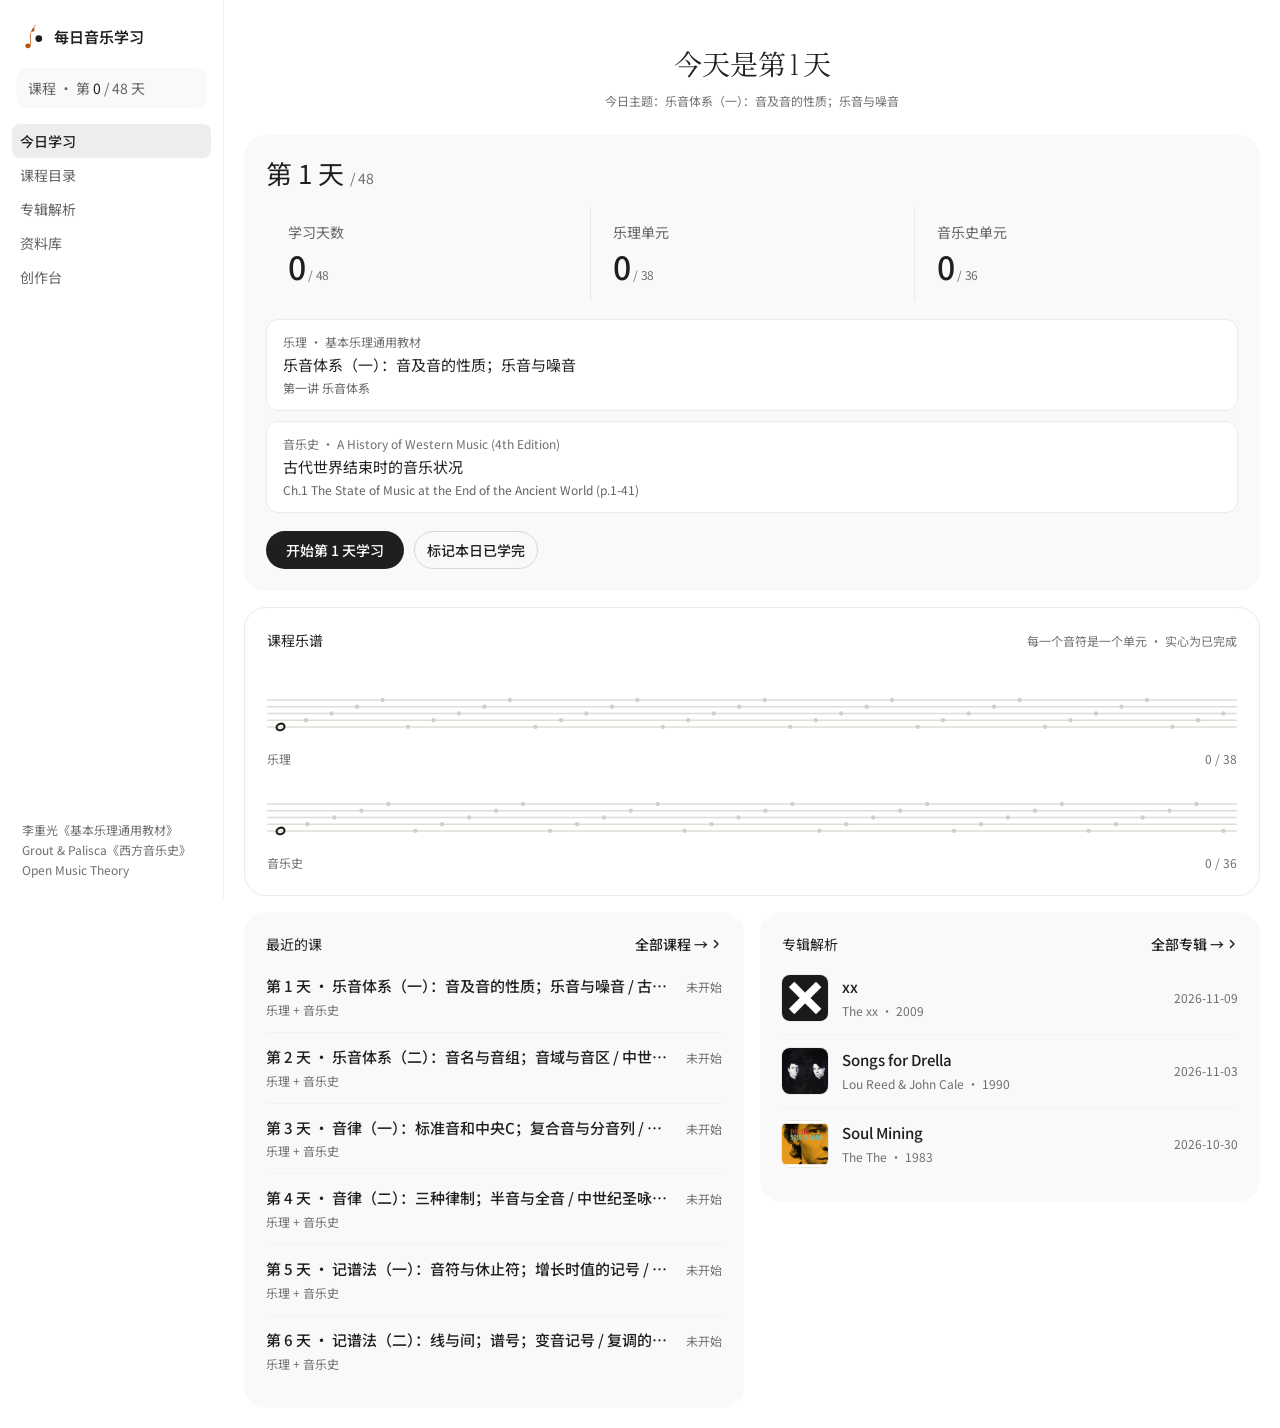
==== commit 4f2d3b31: "新增开放教材 Open Music Theory 并入库（95 节/619 块，HTML 通道）；课程扩到 48 天，追加 12 天进阶乐理" ====
--- a/index.html
+++ b/index.html
@@ -4,7 +4,7 @@
 <meta charset="UTF-8">
 <meta name="viewport" content="width=device-width, initial-scale=1.0">
 <title>每日音乐学习</title>
-<meta name="description" content="以李重光《基本乐理通用教材》与 Grout《西方音乐史》为底本的 36 天音乐学习课程。">
+<meta name="description" content="以李重光《基本乐理通用教材》与 Grout《西方音乐史》为底本的 48 天音乐学习课程。">
 <link rel="preconnect" href="https://fonts.googleapis.com">
 <link rel="preconnect" href="https://fonts.gstatic.com" crossorigin>
 <link href="https://fonts.googleapis.com/css2?family=Instrument+Sans:wght@400;500&family=Instrument+Serif&family=Noto+Sans+SC:wght@400;500&family=Noto+Serif+SC:wght@400;600&display=swap" rel="stylesheet">
